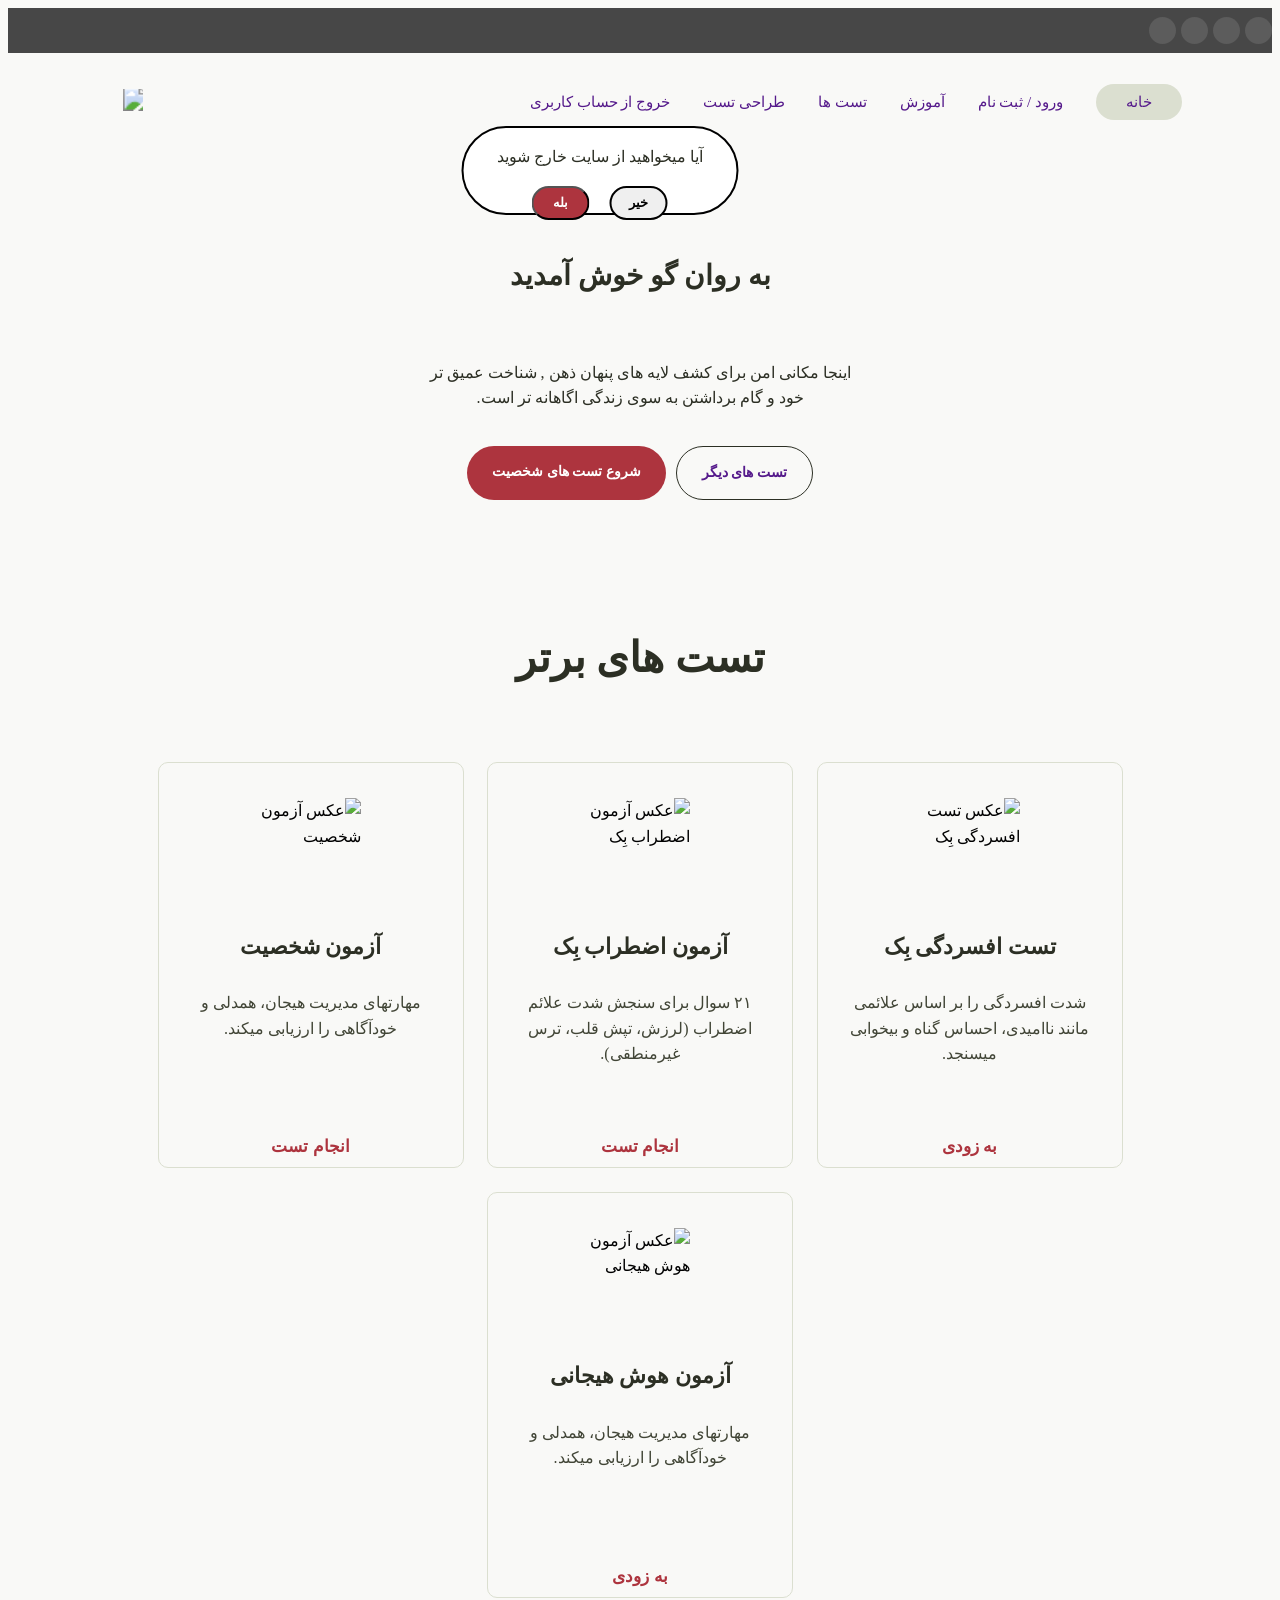
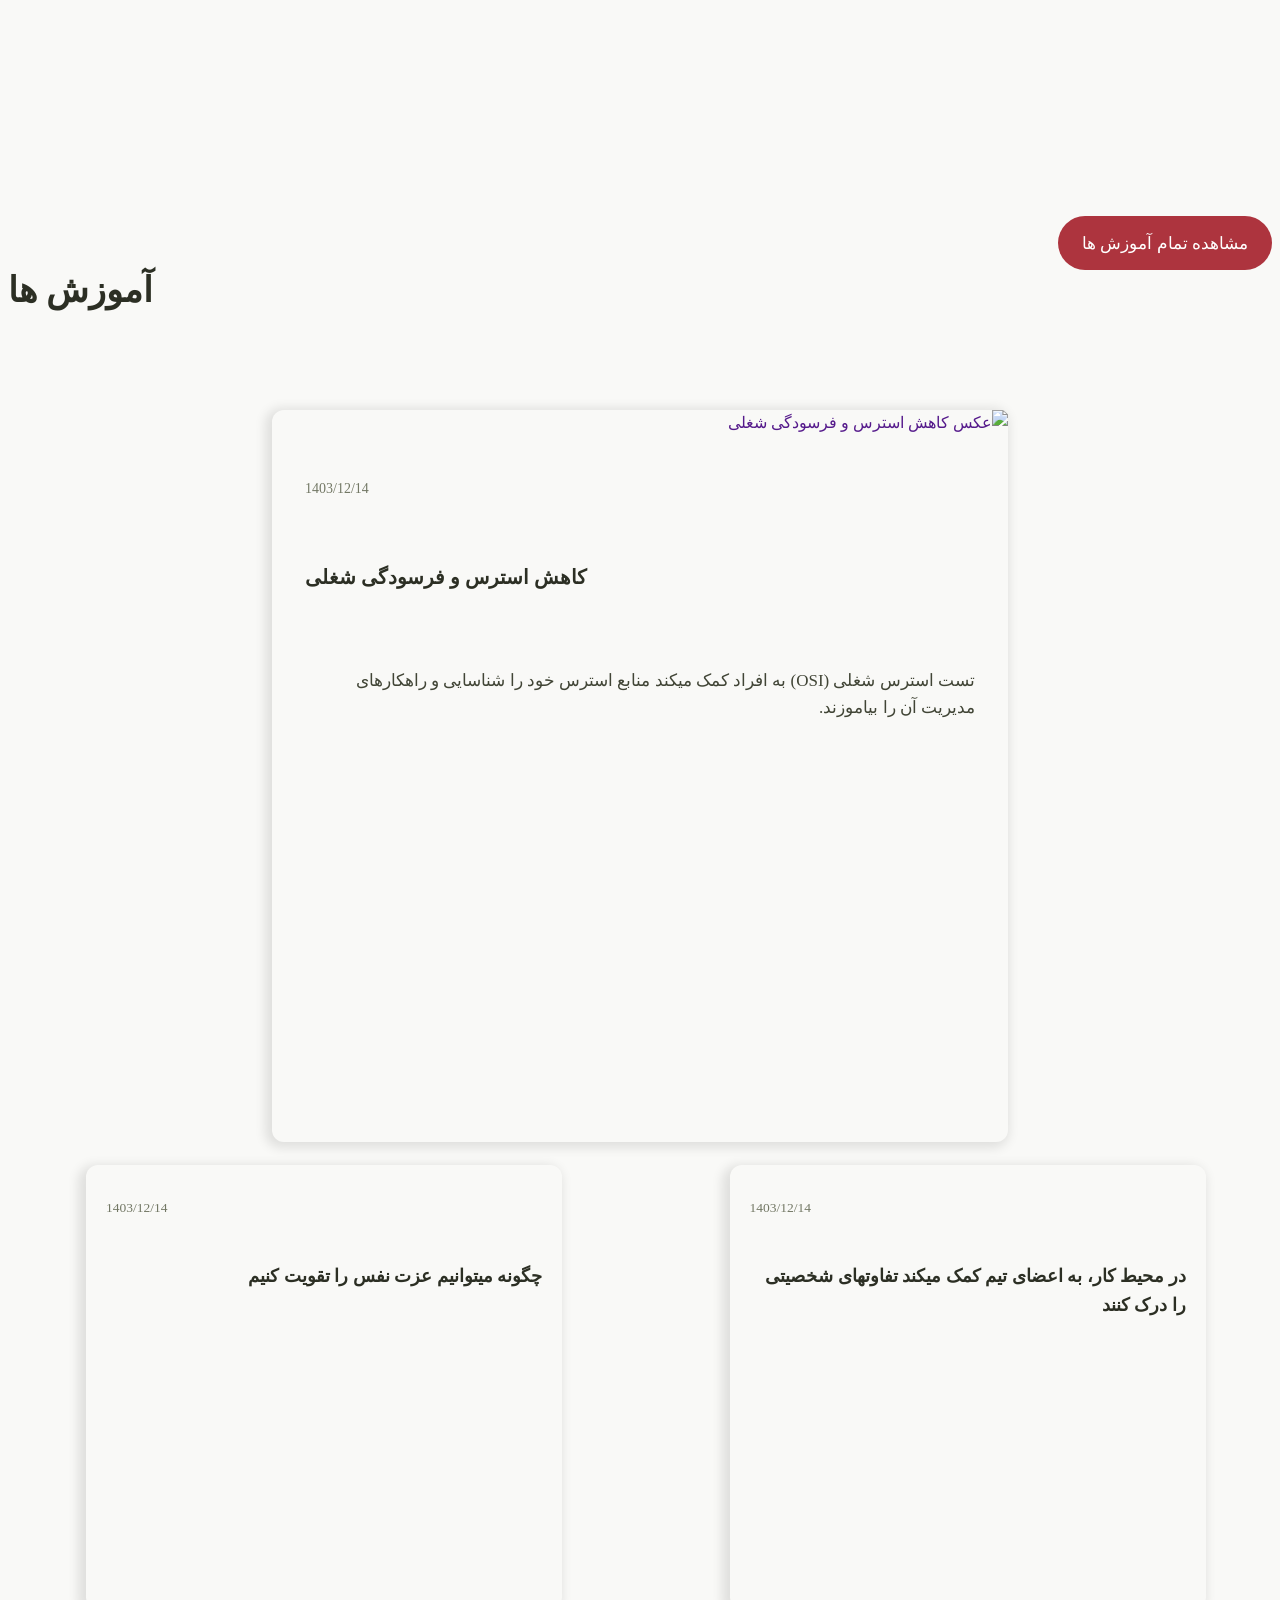
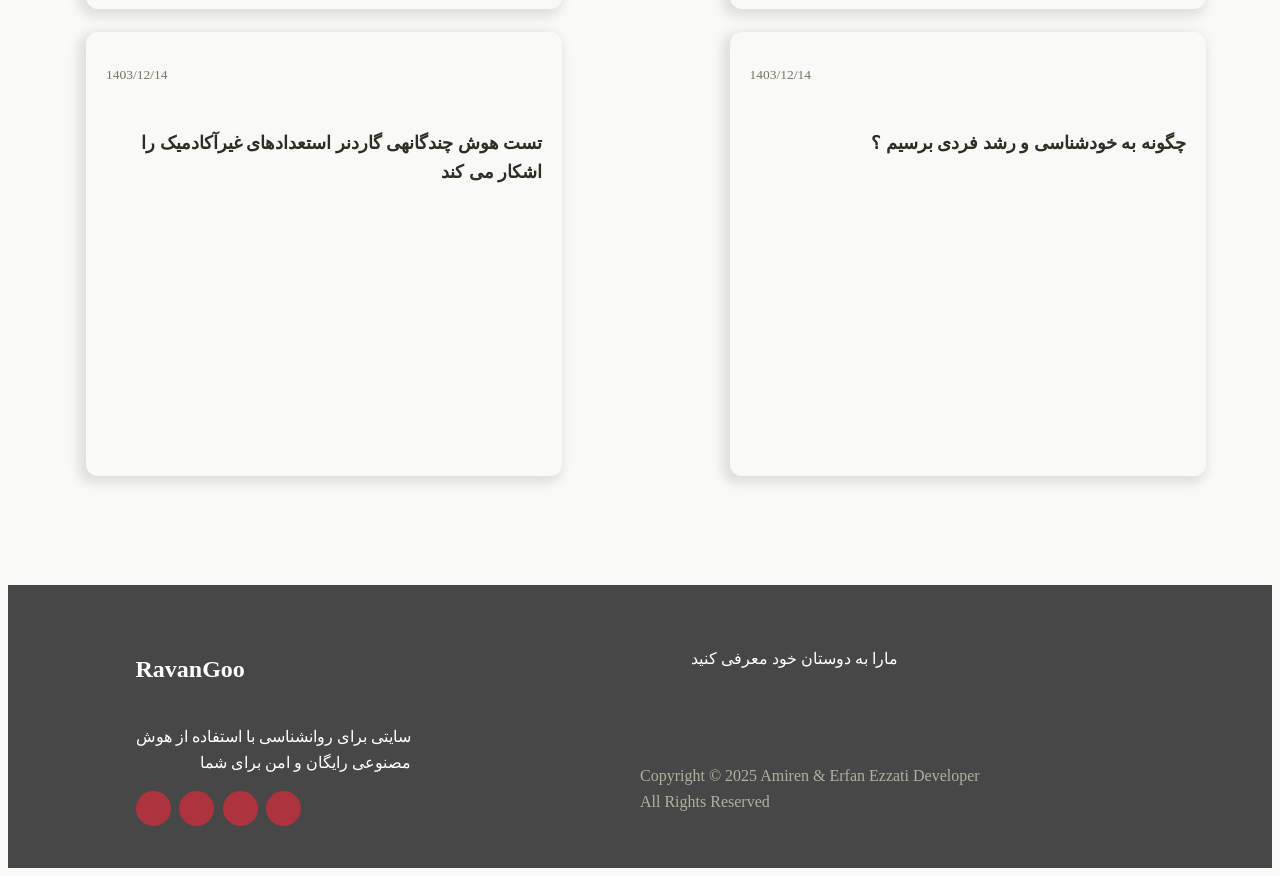
==== index.html @ f8336416 "add Readme.Md" ====
<!doctype html>
<html lang="fa">
<head>
    <meta charset="UTF-8">
    <meta name="viewport"
          content="width=device-width, user-scalable=no, initial-scale=1.0, maximum-scale=1.0, minimum-scale=1.0">
    <meta http-equiv="X-UA-Compatible" content="ie=edge">
    <link rel="icon" type="image/png" href="img/favicon.png">
    <title>روان گوو</title>
<!--    <link rel="stylesheet" href="lib/font awesome/css/font-awsome-4.7.0.min.css">-->
    <link rel="stylesheet" href="css/reset.css">
    <link rel="stylesheet" href="css/grid.css">
    <link rel="stylesheet" href="css/fonts.css">
    <link rel="stylesheet" href="css/app.css">
    <link rel="stylesheet" href="css/responsive.css">

</head>
<body>

    <header class="header">
        <div class="social">
            <div class="container">
                <div class="social__links">
                    <a href="" class="social__link">
                        <i class="fab fa-github social__icon"></i>
                    </a>
                    <a href="" class="social__link">
                        <i class="fab fa-instagram social__icon"></i>
                    </a>
                    <a href="" class="social__link social__link--facebook">
                        <i class="fab fa-facebook-f social__icon"></i>
                    </a>
                    <a href="" class="social__link">
                        <i class="fab fa-twitter social__icon"></i>
                    </a>
                </div>

            </div>


        </div>
        <div class="container">
            <div class="header__items">
                <nav class="navbar">
                    <ul class="navbar__items">
                        <li class="navbar__item">
                            <a href="" class="navbar__link navbar__link--active">خانه</a>
                        </li>
                        <li class="navbar__item">
                            <a href="" class="navbar__link">ورود / ثبت نام</a>
                        </li>
                        <li class="navbar__item">
                            <a href="" class="navbar__link">آموزش</a>
                        </li>
                        <li class="navbar__item">
                            <a href="" class="navbar__link">تست ها</a>
                        </li>
                        <li class="navbar__item">
                            <a href="" class="navbar__link">طراحی تست</a>
                        </li>
                        <li class="navbar__item">
                            <a href="" class="navbar__link navbar__link--alert">خروج از حساب کاربری</a>
                            <div class="navbar__itemAlert navbar__itemAlert--open">
                                <p class="navbar__itemAlertText">آیا میخواهید از سایت خارج شوید</p>
                                <button type="button" class="navbar__itemAlertClose">خیر</button>
                                <button type="button" class="navbar__itemAlertExit">بله</button>
                            </div>
                        </li>
                    </ul>
                    <button type="button" class="navbar__hamburgerButton">
                        <i class="fa fa-bars"></i>
                    </button>
                    <div class="navbar__blackBackground"></div>
                    <ul class="navbar__itemsMobile">
                        <li class="navbar__itemMobile navbar__itemMobile--active">
                            <a href="" class="navbar__linkMobile navbar__linkMobile--active">خانه</a>
                        </li>
                        <li class="navbar__itemMobile">
                            <a href="" class="navbar__linkMobile">ورود / ثبت نام</a>
                        </li>
                        <li class="navbar__itemMobile">
                            <a href="" class="navbar__linkMobile">آموزش</a>
                        </li>
                        <li class="navbar__itemMobile">
                            <a href="" class="navbar__linkMobile">تست ها</a>
                        </li>
                        <li class="navbar__itemMobile">
                            <a href="" class="navbar__linkMobile">طراحی تست</a>
                        </li>
                        <li class="navbar__itemMobile">
                            <a href="" class="navbar__linkMobile">درباره ی ما</a>
                        </li>
                    </ul>
                </nav>

                <div class="header__logo">
                    <img src="img/logo.jpg" class="header__logo-image"/>
                </div>
            </div>
        </div>
        <div class="container">
            <div class="mainHeader">
                <h2 class="mainHeader__title">
                    به روان گو خوش آمدید
                </h2>
                <p class="mainHeader__description">
                    اینجا مکانی امن برای کشف لایه های پنهان ذهن , شناخت عمیق تر خود و گام برداشتن به سوی زندگی اگاهانه تر است.
                </p>
                <div class="mainHeader__buttons">
                    <a href="" class="mainHeader__button">تست های دیگر</a>
                    <a href="" class="mainHeader__button mainHeader__button--red">شروع تست های شخصیت</a>
                </div>
            </div>
        </div>
    </header>
    <main class="main">
        <div class="bounder--white">
            <div class="container">
                <section class="test">
                    <h4 class="test__title">تست های برتر</h4>
                    <div class="testItems">
                        <article class="testItem">
                            <img src="img/test-icon4.png" alt="عکس تست افسردگی بِک" class="testItem__image">
                            <h6 class="testItem__title">تست افسردگی بِک</h6>
                            <p class="testItem__paragraph">شدت افسردگی را بر اساس علائمی مانند ناامیدی، احساس گناه و بیخوابی میسنجد.</p>
                            <a href="" class="testItem__link">به زودی</a>
                        </article>
                        <article class="testItem">
                            <img src="img/test-icon3.png" alt="عکس آزمون اضطراب بِک" class="testItem__image">
                            <h6 class="testItem__title">آزمون اضطراب بِک</h6>
                            <p class="testItem__paragraph">۲۱ سوال برای سنجش شدت علائم اضطراب (لرزش، تپش قلب، ترس غیرمنطقی).</p>
                            <a href="" class="testItem__link">انجام تست</a>
                        </article>
                        <article class="testItem">
                            <img src="img/test-icon2.png" alt="عکس آزمون شخصیت" class="testItem__image">
                            <h6 class="testItem__title">آزمون شخصیت</h6>
                            <p class="testItem__paragraph">مهارتهای مدیریت هیجان، همدلی و خودآگاهی را ارزیابی میکند.</p>
                            <a href="" class="testItem__link">انجام تست</a>
                        </article>
                        <article class="testItem">
                            <img src="img/test-icon1.png" alt="عکس آزمون هوش هیجانی" class="testItem__image">
                            <h6 class="testItem__title">آزمون هوش هیجانی</h6>
                            <p class="testItem__paragraph">مهارتهای مدیریت هیجان، همدلی و خودآگاهی را ارزیابی میکند.</p>
                            <a href="" class="testItem__link">به زودی</a>
                        </article>
                    </div>
                </section>
            </div>
        </div>

        <div class="container">
            <section class="education">
                <div class="education__header">
                    <a href="" class="education__button">مشاهده تمام آموزش ها</a>
                    <h4 class="education__title">آموزش ها</h4>
                </div>
                <div class="education__content">

                    <a href="" class="educationRight educationRight--first">
                        <article class="educationRight__item">
                            <img src="img/education-thumbnail4.png" alt="" class="educationRight__image">
                            <div class="educationRight__texts">
                                <span class="educationRight__date">1403/12/14</span>
                                <h6 class="educationRight__title">در محیط کار، به اعضای تیم کمک میکند تفاوتهای شخصیتی را درک کنند</h6>
                            </div>
                        </article>
                    </a>
                    <a href="" class="educationRight educationRight--seconds">
                            <article class="educationRight__item">
                                <img src="img/education-thumbnail2.png" alt="" class="educationRight__image">
                                <div class="educationRight__texts">
                                    <span class="educationRight__date">1403/12/14</span>
                                    <h6 class="educationRight__title">چگونه میتوانیم عزت نفس را تقویت کنیم</h6>
                                </div>
                            </article>
                        </a>
                    <a href="" class="educationRight educationRight--third">
                            <article class="educationRight__item">
                                <img src="img/education-thumbnail5.png" alt="" class="educationRight__image">
                                <div class="educationRight__texts">
                                    <span class="educationRight__date">1403/12/14</span>
                                    <h6 class="educationRight__title">چگونه به خودشناسی و رشد فردی برسیم ؟</h6>
                                </div>
                            </article>
                        </a>
                        <a href="" class="educationRight educationRight--fourth">
                            <article class="educationRight__item">
                                <img src="img/education-thumbnail3.png" alt="" class="educationRight__image">
                                <div class="educationRight__texts">
                                    <span class="educationRight__date">1403/12/14</span>
                                    <h6 class="educationRight__title">تست هوش چندگانهی گاردنر استعدادهای غیرآکادمیک را اشکار می کند</h6>
                                </div>
                            </article>
                        </a>
                        <a href="" class="educationLeft">
                            <article class="educationLeft__item">
                                <img src="img/education-thumbnail1.png" alt="عکس کاهش استرس و فرسودگی شغلی" class="educationLeft__image">
                                <div class="educationLeft__texts">
                                    <span class="educationLeft__date">1403/12/14</span>
                                    <h6 class="educationLeft__title">کاهش استرس و فرسودگی شغلی</h6>
                                    <p class="educationLeft__description">تست استرس شغلی (OSI) به افراد کمک میکند منابع استرس خود را شناسایی و راهکارهای مدیریت آن را بیاموزند.</p>
                                </div>

                            </article>
                        </a>
                </div>
            </section>
        </div>

    </main>
    <footer class="footer">
        <div class="container">

        <div class="footer__content">
            <section class="footerRight">
                <div class="footerRight__content">
                    <p class="footerRight__text">مارا به دوستان خود معرفی کنید</p>
                    <div class="footerRight__images">
                        <img src="img/footer-image1.png" alt="" class="footerRight__image">
                        <img src="img/footer-image2.png" alt="" class="footerRight__image">
                        <img src="img/footer-image3.png" alt="" class="footerRight__image">
                        <img src="img/footer-image4.png" alt="" class="footerRight__image">
                    </div>
                </div>

                <p class="footerRight__copyRight">
                    Copyright © 2025 Amiren & Erfan Ezzati Developer
                    <br>
                    All Rights Reserved
                </p>
            </section>
            <section class="footerLeft">
                <h2 class="footerLeft__title">RavanGoo</h2>
                <p class="footerLeft__text">سایتی برای روانشناسی با استفاده از هوش <br> مصنوعی رایگان و امن برای شما </p>
                <div class="footerLeft__icons">
                    <a href="" class="footerLeft__link">
                        <i class="fab fa-github footerLeft__icon"></i>
                    </a>
                    <a href="" class="footerLeft__link">
                        <i class="fab fa-instagram footerLeft__icon"></i>
                    </a>
                    <a href="" class="footerLeft__link">
                        <i class="fab fa-facebook-f footerLeft__icon"></i>
                    </a>
                    <a href="" class="footerLeft__link">
                        <i class="fab fa-twitter footerLeft__icon"></i>
                    </a>
                </div>
            </section>
        </div>

        </div>
    </footer>
  <script src="lib/font awesome/js/all.js"></script>
    <script src="js/script.js"></script>
</body>
</html>
---- css/app.css ----
:root {
    --gray: #474747;
    --white: #ffffff;
    --darkgreen-text: #2C2F24;
    --lightgreen-text: #414536;
    --darkred: #AD343E;
}

html {
    box-sizing: border-box;
    font-size: 62.5%;
}

*, ::before, ::after {
    box-sizing: inherit;
}

body {
    font-size: 1.6rem;
    line-height: 1.6;
    direction: rtl;
    font-family: Yekan, serif;
    background: rgb(249, 249, 247);
}

a {
    text-decoration: none;
}

li, ul {
    list-style-type: none;
}


/*
############
   HEADER
############
*/

.header {
}

.social {
    height: 4.5rem;
    background: var(--gray);
}

.social__link {
    background: rgb(92, 92, 92);
    font-size: 1.8rem;
    margin-left: 0.5rem;
    border-radius: 50%;
    display: flex;
    width: 2.7rem;
    justify-content: center;
    align-items: center;
    padding: 0.8rem;
    color: rgb(255, 255, 255);
    height: 2.7rem;
}

.social__link--facebook {
    font-size: 1.2rem;
}

.social__icon {
}

.social__links {
    height: 4.5rem;
    display: flex;
    justify-content: flex-start;
    align-items: center;
}

.header__items {
    display: flex;
    justify-content: space-between;
    align-items: center;
    padding: 2rem 5rem;
}

.navbar {
}

.navbar__items {
    display: flex;
    gap: 3.3rem;
    color: var(--darkgreen-text);
}

.navbar__item {position: relative;}

.navbar__link {
    font-size: 1.5rem;

}

/*
Alert
*/

.navbar__link--alert{
    cursor: pointer;
    position: relative;
}

.navbar__itemAlert{
    display: none;
    position: absolute;
    right: 50%;
    transform: translateX(50%);
    width: 27.7rem;
    height: 8.9rem;
    border: #000 solid .2rem;
    border-radius: 5rem;
    align-items: center;
    flex-wrap: wrap;
    justify-content: center;
    column-gap: 2rem;
    top: 3.7rem;
    background: #fff;
}
.navbar__itemAlert--open{
    display: flex ;
}
.navbar__itemAlertText{
    width: 100%;
    text-align: center;
    font-weight: 500;
}

.navbar__itemAlertClose, .navbar__itemAlertExit{
    width: 5.8rem;
    height: 3.4rem;
    border-radius: 2rem;
    font-weight: bold;
}

.navbar__itemAlertExit{background: var(--darkred);color: var(--white);}

.navbar__itemAlertClose{
    border: #000 solid .2rem;
}

.navbar__link--active {
    background: rgb(219, 223, 208);
    padding: 1rem 3rem;
    border-radius: 2rem;
}

.header__logo {
    width: 8.5rem;
    overflow: hidden;
}

.header__logo-image {
    transform: scale(1.5);
}

.navbar__hamburgerButton {
    display: none;
    font-size: 2.8rem;
    background: rgb(92, 92, 92);
    padding: 1.2rem 1.3rem;
    border-radius: 1rem;
    color: var(--white);
    align-items: center;
    justify-content: center;
}

.navbar__blackBackground {
    width: 100%;
    height: 100%;
    position: fixed;
    z-index: 1;
    top: 0px;
    background: rgba(0, 0, 0, 0.75);
    right: -100%;
    display: none;
    transition: 150ms ease-in;
    opacity: 0;
}

.navbar__blackBackground--open {
    right: 0px;
    opacity: 1;
}

.navbar__itemsMobile {
    display: none;
    position: fixed;
    transition: 200ms ease-in;
    background: var(--gray);
    color: var(--white);
    width: 17rem;
    height: 100%;
    top: 0px;
    left: -17rem;
    z-index: 2;
    flex-direction: column;
    align-items: center;
    gap: 1.7rem;
    padding-top: 2.5rem;
}

.navbar__itemsMobile--open {
    left: 0;
}

.navbar__itemMobile {
}

.navbar__itemMobile--active {
    margin-bottom: 0.5rem;
}

.navbar__linkMobile {
}

.navbar__linkMobile--active {
    background: rgb(92, 92, 92);
    padding: 1rem 3rem;
    border-radius: 3rem;
}

.mainHeader {
    width: 100%;
    display: flex;
    flex-direction: column;
    align-items: center;
    padding: 8rem 0px;
    color: var(--darkgreen-text);
}

.mainHeader__title {
    font-weight: 600;
    font-size: 2.8rem;
    margin-bottom: 4.5rem;
}

.mainHeader__description {
    margin-bottom: 3.5rem;
    width: 43rem;
    text-align: center;
}

.mainHeader__buttons {
    display: flex;
    gap: 1rem;
}

.mainHeader__button {
    padding: 1.5rem 2.5rem;
    border: .1rem solid var(--darkgreen-text);
    font-weight: 700;
    border-radius: 3rem;
    font-size: 1.4rem;
}

.mainHeader__button--red {
    background: var(--darkred);
    color: var(--white);
    border: none;
}

/*
############
    TEST
############
*/

.test {
    max-width: 130rem;
    margin: 0px auto;
    padding: 4.5rem 0px 11rem;
}

.test__title {
    margin: 0px auto;
    width: fit-content;
    font-size: 4.2rem;
    color: var(--darkgreen-text);
}

.testItems {
    display: flex;
    margin-top: 7rem;
    justify-content: center;
    gap: 2.35rem;
    flex-wrap: wrap;
}

.testItem {
    width: 30.6rem;
    height: 40.6rem;
    display: flex;
    flex-direction: column;
    border: 0.1rem solid rgb(219, 223, 208);
    border-radius: 1rem;
    align-items: center;
    padding: 0px 2rem;
}

.testItem__image {
    width: 10rem;
    margin: 3.5rem 0px 2.8rem;
}

.testItem__title {
    font-size: 2.2rem;
    font-weight: bold;
    color: var(--darkgreen-text);
    margin-bottom: 1rem;
}

.testItem__paragraph {
    text-align: center;
    color: var(--lightgreen-text);
    flex: 1 1 0%;
}

.testItem__link {
    color: var(--darkred);
    font-size: 1.7rem;
    font-weight: 650;
    margin-bottom: 0.7rem;
}

/*
###############
   EDUCATION
###############
*/

.education {
    width: 129.6rem;
    padding: 10.85rem 0px;
    margin: 0px auto;
}

.education__header {
    display: flex;
    justify-content: space-between;
    margin-bottom: 4.5rem;
}

.education__button {
    background: var(--darkred);
    color: var(--white);
    border-radius: 3rem;
    font-size: 1.7rem;
    width: 21.4rem;
    height: 5.4rem;
    display: flex;
    align-items: center;
    justify-content: center;
}

.education__title {
    font-size: 3.5rem;
    color: var(--darkgreen-text);
}

.education__content {
    display: grid;
    grid-template: "right right left" "right right left" / 2fr 1fr 1fr;
    gap: 2.3rem;
}

.educationRight {
}

.educationRight--first {
    grid-area: 1 / 1 / 2 / 2;
}

.educationRight--seconds {
    grid-area: 1 / 2 / 1 / 3;
}

.educationRight--third {
    grid-area: 2 / 1 / 2 / 3;
}

.educationRight--fourth {
    grid-area: 2 / 2 / 2 / 3;
}

.educationRight__item {
    width: 30.6rem;
    height: 35.4rem;
    border-radius: 1.2rem;
    display: flex;
    flex-direction: column;
    box-shadow: rgba(0, 0, 0, 0.1) -4px 4px 11px 4px;
}

.educationRight__image {
}

.educationRight__texts {
    padding: 3.2rem 2rem 0px;
    display: flex;
    flex-direction: column;
}

.educationRight__date {
    font-size: 1.35rem;
    color: rgb(115, 120, 101);
    width: fit-content;
    align-self: end;
    margin-bottom: 0.1rem;
}

.educationRight__title {
    font-size: 1.8rem;
    color: var(--darkgreen-text);
}

.educationLeft {
    grid-area: left;
}

.educationLeft__link {
    width: 63.6rem;
}

.educationLeft__item {
    width: 63.6rem;
    height: 73.2rem;
    border-radius: 1.2rem;
    display: flex;
    flex-direction: column;
    box-shadow: rgba(0, 0, 0, 0.1) -3px 2px 11px 4px;
    grid-area: left;
}

.educationLeft__image {
}

.educationLeft__texts {
    flex: 1 1 0%;
    padding: 4.2rem 3.3rem;
    display: flex;
    flex-direction: column;
    align-items: flex-end;
    gap: 1rem;
}

.educationLeft__date {
    font-size: 1.4rem;
    color: rgb(115, 120, 101);
    padding-bottom: 0.4rem;
}

.educationLeft__title {
    font-size: 2rem;
    color: var(--darkgreen-text);
}

.educationLeft__description {
    color: rgb(65, 69, 54);
    font-size: 1.7rem;
}

/*
############
   FOOTER
############
*/

.footer {
    background: rgb(71, 71, 71);
    color: var(--white);
}

.footer__content {
    display: flex;
    width: 100.9rem;
    justify-content: center;
    margin: 0px auto;
    padding: 4.5rem 0px 3.8rem;
}

.footerRight {
    flex: 1 1 0%;
    display: flex;
    flex-direction: column;
    align-items: flex-end;
    gap: 2.85rem;
}

.footerRight__content {
    margin-left: 13.5rem;
}

.footerRight__text {
    margin-bottom: 3.2rem;
    text-align: end;
}

.footerRight__images {
    display: grid;
    grid-template-columns: 19.4rem 19.4rem;
    gap: 1.5rem;
}

.footerRight__image {
}

.footerRight__copyRight {
    text-align: end;
    color: rgb(173, 178, 158);
    font-weight: 300;
}

.footerLeft {
    flex: 1 1 0%;
    display: flex;
    flex-direction: column;
    align-items: flex-end;
}

.footerLeft__title {
    font-family: "Playfair Display";
}

.footerLeft__text {
    flex: 0.74 1 0%;
}

.footerLeft__icons {
    display: flex;
    gap: 0.85rem;
}

.footerLeft__link {
    width: 3.5rem;
    height: 3.5rem;
    background: var(--darkred);
    display: flex;
    justify-content: center;
    align-items: center;
    border-radius: 50%;
}

.footerLeft__icon {
}

/*
######################
   LOGIN & REGISTER
######################
*/

.login, .register {
    max-width: 79.7rem;
    margin: 0px auto 6rem;
}

.login__header, .register__header {
    display: flex;
    flex-direction: column;
    align-items: center;
}

.login__title, .register__title {
    font-size: 6.5rem;
    font-weight: 430;
    color: var(--darkgreen-text);
}

.login__description, .register__description {
    color: rgb(73, 84, 96);
    font-size: 1.5rem;
}

.login__form, .register__form {
    width: 100%;
    background: rgb(255, 255, 255);
    margin-top: 1.6rem;
    border-radius: 1.4rem;
    display: flex;
    justify-content: space-between;
    flex-wrap: wrap;
    box-shadow: 0 0 20px 6px rgba(0, 0, 0, .05);
}

.login__form{
    padding: 8rem 4rem;
}

.register__form {
    padding: 7.5rem 4rem 3.3rem;
}

.login__field, .register__field {
    display: flex;
    flex-direction: column;
    width: 35rem;
    gap: 0.4rem;
}
.register__field--100 {
    width: 71.7rem;
}
.login__field{
    margin-bottom: 5.5rem;
}
.login__label, .register__label {
    font-weight: 600;
    color: var(--darkgreen-text);
    margin-right: 1.8rem;
}

.login__input, .register__input {
    height: 6rem;
    border-radius: 7.2rem;
    border: 0.1rem solid rgb(219, 223, 208);
    padding: 0px 1rem;
    outline: none;
    background: rgb(255, 255, 255);
    color: var(--darkgreen-text);
    font-size: 1.7rem;
}

.login__button, .register__button {
    width: 33.8rem;
    background: var(--darkred);
    height: 4.6rem;
    color: var(--white);
    font-weight: bold;
    border-radius: 5rem;
}
.register__button--100 {
    width: 71.7rem;
}
.login__input::placeholder,.register__input::placeholder {
    text-align: center;
    color: #737865;
    font-size: 1.55rem;
}

.register__field{
    margin-bottom: 2.5rem;
}

.register__validation{
    color: var(--darkred);
    margin: .3rem 1.8rem 0 0;
    font-weight: 700;
}

/*
###############
   TEST-LIST
###############
*/

.testList{width: 129.6rem;margin: 6.3rem auto 14rem auto;}

.testList__title{font-size: 4.2rem;color: var(--darkgreen-text);text-align: center;margin-bottom: 2rem;}

.testList__items{display: flex;flex-wrap: wrap;justify-content: center;row-gap: 3rem;}

.testListItem{min-height: 34rem;width: 41.6rem;padding: 3rem 3.5rem 1.5rem 3.4rem;display: flex;flex-direction: column;}

.testListItem__link{align-self: end;}
.testListItem__title{color: var(--darkred);font-size: 2.2rem;font-weight: bold;}

.testListItem__description{flex: 1;font-size: 1.7rem;color: var(--lightgreen-text);line-height: 1.7;margin: 1.3rem 0;}

.testListItem__line{

}

.testListItem__footer{display: flex;align-self: end;margin-top: 2.5rem;gap: 1.4rem;align-items: center;}

.testListItem__footerImage{width: 7rem;height: 7rem;}

.testListItem__footerTexts{text-align: end;}

.testListItem__footerTitle{font-size: 1.6rem;font-weight: 600;}

.testListItem__footerAuthor{font-weight: 300;font-size: 1.45rem;}


/*
################
   TEST-PANEL
################
*/






.swiper {
    width: 100%;
    max-width: 135rem;
    margin: 0 auto;
    padding: 2rem 4rem 2rem 0;
}

/*.testItem__image {*/
/*    width: 100%;*/
/*    max-width: 80px;*/
/*    height: auto;*/
/*    margin-bottom: 10px;*/
/*}*/
/*.testItem__title {*/
/*    font-size: 1.2rem;*/
/*    color: #333;*/
/*    margin: 10px 0;*/
/*}*/
/*.testItem__paragraph {*/
/*    font-size: 0.9rem;*/
/*    color: #666;*/
/*    margin-bottom: 15px;*/
/*}*/

.swiper-button-next,
.swiper-button-prev {
    color:  var(--darkred)!important;
}

.testPanel{margin: 4rem 0;display: flex;flex-direction: column;align-items: center;}

.testPanel__title{margin: 0 auto;width: fit-content;font-weight: 600;color: var(--darkgreen-text);font-size: 3.25rem;}
.testPanel__testTitle{width: 120rem;font-size: 2.2rem;color: var(--darkgreen-text);font-weight: 600;margin: 6rem 0 1.5rem 0;}
.testPanel__link{margin-top: 3rem;width: 15.4rem;height: 6rem;background: var(--darkred);color: var(--white);display: flex;justify-content: center;align-items: center;border-radius: 3rem;}
.testPanel__title{

}

.testPanel__link{

}
.testItems--mini{width: 120rem;margin: 0 auto;}

.testItem--mini{width: 22.3rem;height: 27.6rem;padding: .5rem;    background-color: rgb(249, 249, 247);}


.testItem--mini .testItem__image{width: 8rem;margin: 1.5rem 0px 2.8rem;}

.testItem--mini .testItem__title{font-size: 1.8rem;}

.testItem--mini .testItem__paragraph{font-size: 1.4rem;}

.testItem--mini .testItem__link{font-size: 1.5rem;}

/*
################
   EDUCATION
################
*/


.educationList{margin-top: 9rem;width: 129.6rem;margin: 9rem auto;}

.educationList__title{width: fit-content;margin: 0 auto;color: var(--darkgreen-text);font-size: 4.5rem;}

.educationList__items{display: flex;flex-wrap: wrap;margin-top: 3.5rem;row-gap: 2.5rem;}


.educationRight--mini{

}

.educationRight--mini .educationRight__item{width: 30.6rem;height: 35.4rem;}

.educationRight--mini .educationRight__item .educationRight__image{

}

.educationRight--mini .educationRight__item .educationRight__texts .educationRight__date{

}

.educationRight--mini .educationRight__item .educationRight__texts .educationRight__title{

}

.educationRight__item--soon{
    align-items: center;
    justify-content: center;
    color: var(--darkgreen-text);
}
---- css/responsive.css ----
@media (max-width: 1400px) {

    .education{
        width: 100%;

    }
    .education__content {
        grid-template-areas:
        "left left left"
        "right right right";
        grid-template-columns: 1fr 1fr;
        grid-template-rows: auto auto auto;
    }
    .educationRight--first{
        grid-area: 2 / 1 / 2 / 2;
    }

    .educationRight--seconds{
        grid-area: 2 / 2 / 2 / 4;
    }

    .educationRight--third{
        grid-area: 3 / 1 / 3 / 2;
    }

    .educationRight--fourth{
        grid-area: 3 / 2 / 3 / 4;
    }
    .educationLeft__item{
        grid-area: 1 / 1 / 1 / 3;
        margin: 0 auto;
    }
    .educationRight, .educationLeft{
        margin: 0 auto;
    }
    .educationRight__item {
        width: 47.6rem;
        padding-bottom: 2rem;
        height: 44.4rem;
    }
    .educationLeft__item {
        width: 73.6rem;
    }
    .footerRight__content {
        margin: 0 auto;
    }
    .testList {
        width: auto;
    }
    .educationList{
        width: auto;
    }
}
@media (max-width: 1200px) {

    .test__title {
        font-size: 3.6rem;
    }

    .footer__content {
        flex-direction: column;
        width: 100%;
    }
    .footerRight{
        order: 2;
    }
    .footerLeft{
        order: 1;
        align-items: center;
    }
    .footerRight__text {
        width: fit-content;
    }

    .footerLeft__icons {

        margin-top: 5rem;
    }
    .footer__content{

        gap: 2rem;

    }

    .footerRight__copyRight {
        text-align: center;
        margin: 0 auto;
    }
    .footerRight__text{margin: 1.5rem auto;}


    .footerRight__images {
        margin: 0 auto;
    }

}


@media (max-width: 992px) {
    .navbar__items{
        display: none;
    }
    .navbar__hamburgerButton{
        display: flex;
    }
    .navbar__blackBackground{
        display: block;
    }
    .navbar__itemsMobile{
        display: flex;
    }

    .education__title{
        font-size: 2.95rem;
    }
    .education__content {

        grid-template-columns: 1fr 1fr;
        grid-template-rows: auto auto auto;
    }

    .educationLeft{
        grid-area: 1 / 1 / 1 / 4;
    }

    .educationRight--first{
        grid-area: 2 / 2 / 2 / 4;
    }

    .educationRight--seconds{
        grid-area: 2 / 1 / 2 / 2;
    }

    .educationRight--third{
        grid-area: 3 / 2 / 3 / 4;
    }

    .educationRight--fourth{
        grid-area: 3 / 1 / 3 / 2;
    }
    .educationRight, .educationLeft{
        margin: 0 auto;
    }
    .educationRight__item {
        width: 34.6rem;
        height: 36rem;
    }
    .educationLeft__item {
        width: 46.6rem;
        height: 55rem;
    }
    .login__field, .register__field {
        width: 71.7rem;
    }

}

@media (max-width: 768px) {
    .testItem {
        width: 70%;
    }


    .login__title, .register__title {
        font-size: 5.5rem;
    }
    .education__header{flex-direction:column-reverse;gap: 1rem;align-items: center;}

    .education__content {

        grid-template-columns: 100%;
        grid-template-rows: repeat(7, auto);
    }

    .education__button {
        font-size: 1.55rem;
        width: 18.4rem;
        height: 5.4rem;
    }
    .educationLeft{
        grid-area: 1 / 1 / 1 / 2;
    }

    .educationRight--first{
        grid-area: 2 / 1 / 2 / 2;
    }

    .educationRight--seconds{
        grid-area: 3 / 1 / 3 / 2;
    }

    .educationRight--third{
        grid-area: 4 / 1 / 4 / 2;
    }

    .educationRight--fourth {
        grid-area: 5 / 1 / 5 / 2;
    }
    .educationLeft__item, .educationRight__item  {
        width: 46.6rem;
        height: 55rem;
    }

    .educationRight__item  {
        height: 44rem;
    }

    .login__button{
        margin: 0 auto 2rem auto;
    }

}

@media (max-width: 576px) {
    .header__items{
        padding: 2rem 0;
    }
    .mainHeader__description{
        width: 28rem;
    }
    .mainHeader__button{
        padding: 1.2rem;
        font-size: 1.3rem;
    }
    .educationLeft__texts {
        padding: 2.5rem 3rem;
    }
    .footerRight__images {
        display: none;
    }
    .footerRight__copyRight {
        margin-top: 1.5rem;
    }
    .educationRight__item{width: 29rem;height: 35rem;}

    .testItem {
        width: 85%;
    }
    .educationLeft__item{width: 29rem;height: 48rem;}
    .testList__title {
        font-size: 3.2rem;
    }
    .educationList__title {
        font-size: 4rem;
    }

}

@media (max-width: 400px) {
    .testListItem__title{font-size: 1.9rem;}

    .testListItem__description{font-size: 1.6rem;}

    .testListItem__footerImage{width: 5.5rem;height: 5.5rem;}

    .educationRight--mini .educationRight__item {
        width: 28.6rem;
        height: 33.4rem;
    }



}

@media (min-width: 1400px) {

}
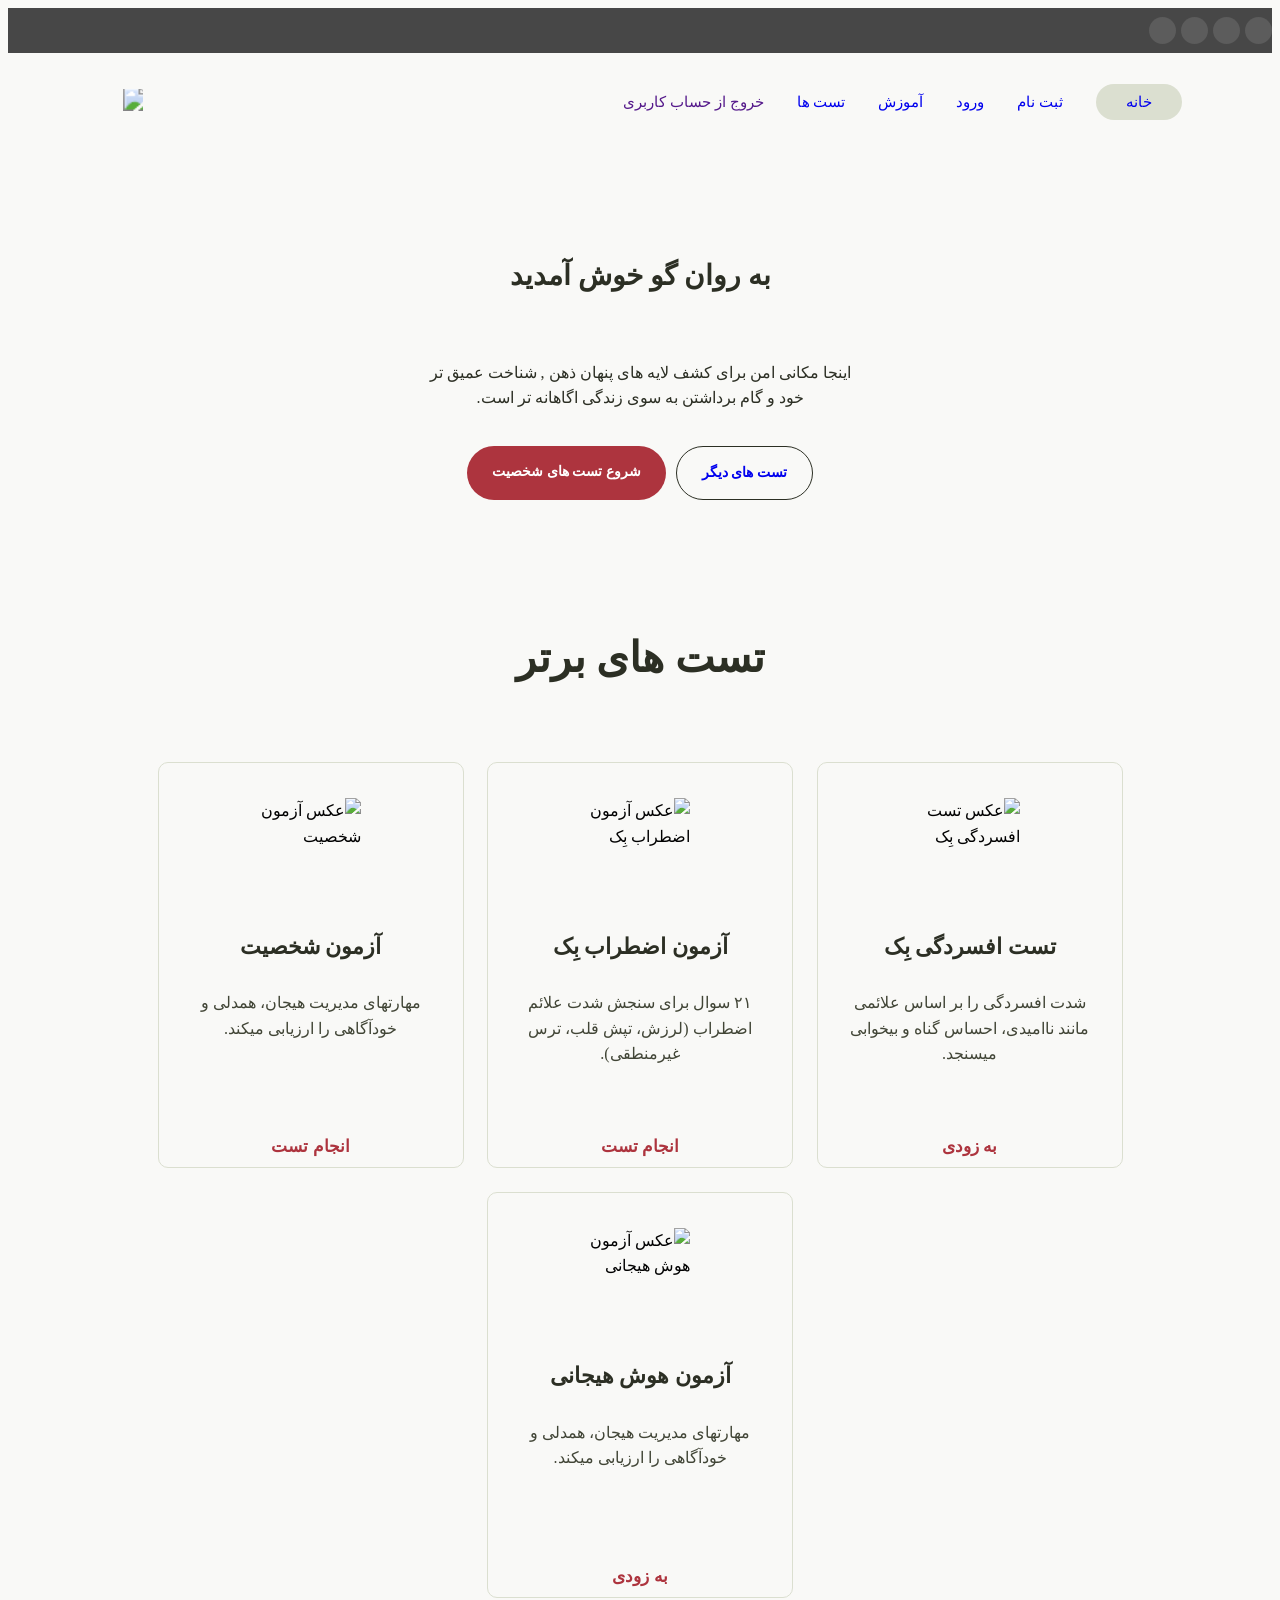
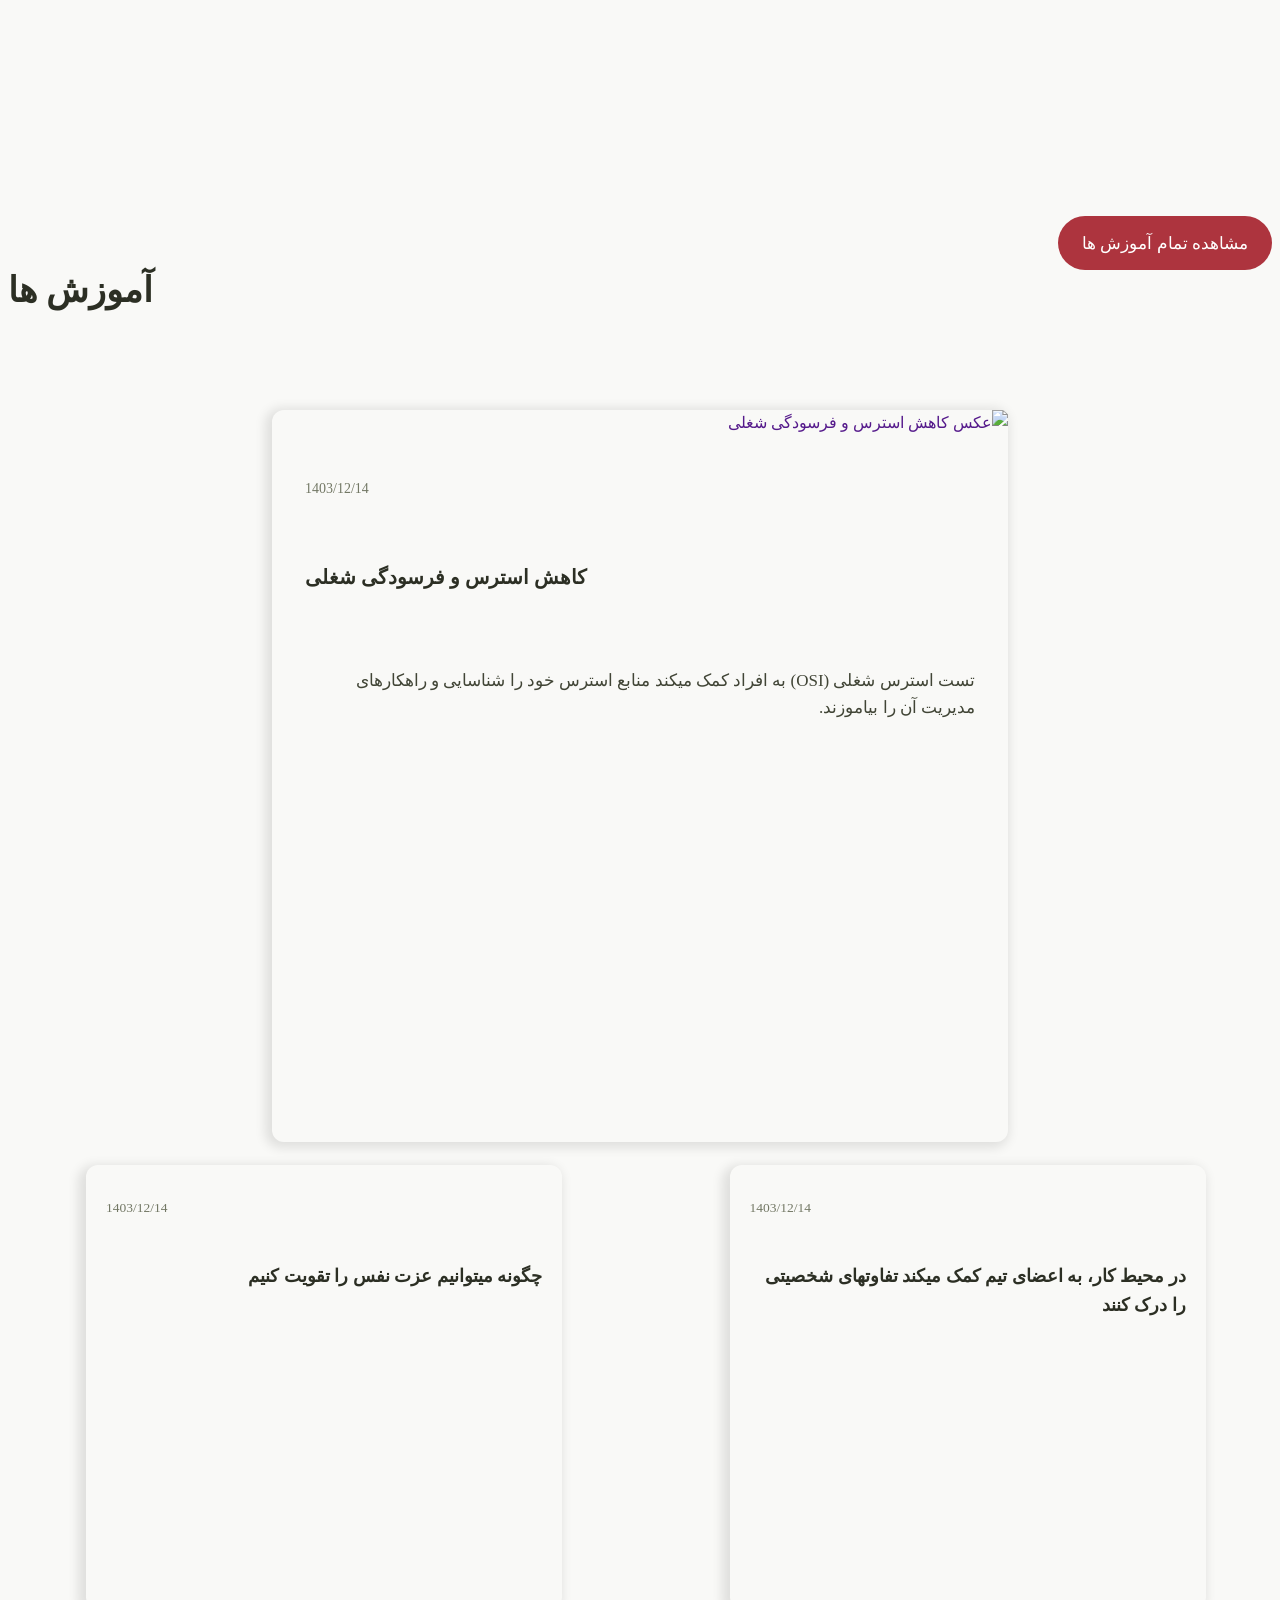
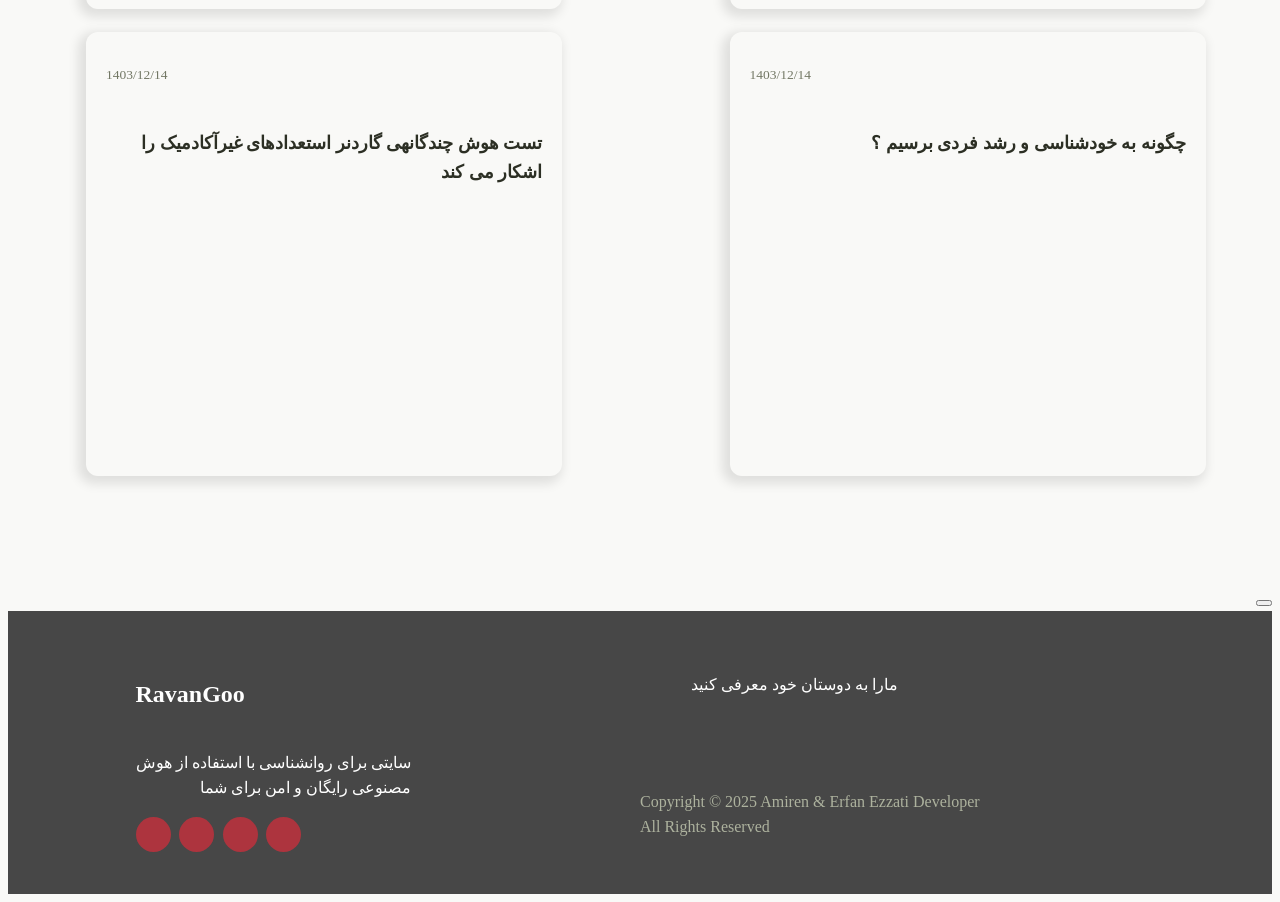
==== commit 02cc91fa: "initial commit (2026)" ====
--- a/index.html
+++ b/index.html
@@ -7,7 +7,10 @@
     <meta http-equiv="X-UA-Compatible" content="ie=edge">
     <link rel="icon" type="image/png" href="img/favicon.png">
     <title>روان گوو</title>
-<!--    <link rel="stylesheet" href="lib/font awesome/css/font-awsome-4.7.0.min.css">-->
+<link
+  rel="stylesheet"
+  href="https://cdnjs.cloudflare.com/ajax/libs/font-awesome/7.0.0/css/all.min.css"
+/>
     <link rel="stylesheet" href="css/reset.css">
     <link rel="stylesheet" href="css/grid.css">
     <link rel="stylesheet" href="css/fonts.css">
@@ -44,23 +47,24 @@
                 <nav class="navbar">
                     <ul class="navbar__items">
                         <li class="navbar__item">
-                            <a href="" class="navbar__link navbar__link--active">خانه</a>
-                        </li>
-                        <li class="navbar__item">
-                            <a href="" class="navbar__link">ورود / ثبت نام</a>
-                        </li>
-                        <li class="navbar__item">
-                            <a href="" class="navbar__link">آموزش</a>
-                        </li>
-                        <li class="navbar__item">
-                            <a href="" class="navbar__link">تست ها</a>
-                        </li>
-                        <li class="navbar__item">
-                            <a href="" class="navbar__link">طراحی تست</a>
-                        </li>
+                            <a href="/index.html" class="navbar__link navbar__link--active">خانه</a>
+                        </li>
+                        <li class="navbar__item">
+                            <a href="/register.html" class="navbar__link">ثبت نام</a>
+                        </li>
+                        <li class="navbar__item">
+                            <a href="/login.html" class="navbar__link">ورود</a>
+                        </li>
+                        <li class="navbar__item">
+                            <a href="/EducationList.html" class="navbar__link">آموزش</a>
+                        </li>
+                        <li class="navbar__item">
+                            <a href="/TestList.html" class="navbar__link">تست ها</a>
+                        </li>
+
                         <li class="navbar__item">
                             <a href="" class="navbar__link navbar__link--alert">خروج از حساب کاربری</a>
-                            <div class="navbar__itemAlert navbar__itemAlert--open">
+                            <div class="navbar__itemAlert">
                                 <p class="navbar__itemAlertText">آیا میخواهید از سایت خارج شوید</p>
                                 <button type="button" class="navbar__itemAlertClose">خیر</button>
                                 <button type="button" class="navbar__itemAlertExit">بله</button>
@@ -73,19 +77,19 @@
                     <div class="navbar__blackBackground"></div>
                     <ul class="navbar__itemsMobile">
                         <li class="navbar__itemMobile navbar__itemMobile--active">
-                            <a href="" class="navbar__linkMobile navbar__linkMobile--active">خانه</a>
-                        </li>
-                        <li class="navbar__itemMobile">
-                            <a href="" class="navbar__linkMobile">ورود / ثبت نام</a>
+                            <a href="/index.html" class="navbar__linkMobile navbar__linkMobile--active">خانه</a>
+                        </li>
+                        <li class="navbar__itemMobile">
+                            <a href="/register.html" class="navbar__linkMobile">ثبت نام</a>
+                        </li>
+                        <li class="navbar__itemMobile">
+                            <a href="/login.html" class="navbar__linkMobile">ورود</a>
                         </li>
                         <li class="navbar__itemMobile">
                             <a href="" class="navbar__linkMobile">آموزش</a>
                         </li>
                         <li class="navbar__itemMobile">
                             <a href="" class="navbar__linkMobile">تست ها</a>
-                        </li>
-                        <li class="navbar__itemMobile">
-                            <a href="" class="navbar__linkMobile">طراحی تست</a>
                         </li>
                         <li class="navbar__itemMobile">
                             <a href="" class="navbar__linkMobile">درباره ی ما</a>
@@ -107,8 +111,8 @@
                     اینجا مکانی امن برای کشف لایه های پنهان ذهن , شناخت عمیق تر خود و گام برداشتن به سوی زندگی اگاهانه تر است.
                 </p>
                 <div class="mainHeader__buttons">
-                    <a href="" class="mainHeader__button">تست های دیگر</a>
-                    <a href="" class="mainHeader__button mainHeader__button--red">شروع تست های شخصیت</a>
+                    <a href="/TestList.html" class="mainHeader__button">تست های دیگر</a>
+                    <a href="/Test.html" class="mainHeader__button mainHeader__button--red">شروع تست های شخصیت</a>
                 </div>
             </div>
         </div>
@@ -129,13 +133,13 @@
                             <img src="img/test-icon3.png" alt="عکس آزمون اضطراب بِک" class="testItem__image">
                             <h6 class="testItem__title">آزمون اضطراب بِک</h6>
                             <p class="testItem__paragraph">۲۱ سوال برای سنجش شدت علائم اضطراب (لرزش، تپش قلب، ترس غیرمنطقی).</p>
-                            <a href="" class="testItem__link">انجام تست</a>
+                            <a href="/Test.html" class="testItem__link">انجام تست</a>
                         </article>
                         <article class="testItem">
                             <img src="img/test-icon2.png" alt="عکس آزمون شخصیت" class="testItem__image">
                             <h6 class="testItem__title">آزمون شخصیت</h6>
                             <p class="testItem__paragraph">مهارتهای مدیریت هیجان، همدلی و خودآگاهی را ارزیابی میکند.</p>
-                            <a href="" class="testItem__link">انجام تست</a>
+                            <a href="/Test.html" class="testItem__link">انجام تست</a>
                         </article>
                         <article class="testItem">
                             <img src="img/test-icon1.png" alt="عکس آزمون هوش هیجانی" class="testItem__image">
@@ -206,7 +210,9 @@
                 </div>
             </section>
         </div>
-
+        <div class="chatBox">
+            <button class="chatBox__btn"><i class="fas fa-user-md-chat"></i></button>
+        </div>
     </main>
     <footer class="footer">
         <div class="container">
@@ -251,7 +257,7 @@
 
         </div>
     </footer>
-  <script src="lib/font awesome/js/all.js"></script>
+    
     <script src="js/script.js"></script>
 </body>
 </html>
--- a/css/app.css
+++ b/css/app.css
@@ -163,7 +163,7 @@
     display: none;
     font-size: 2.8rem;
     background: rgb(92, 92, 92);
-    padding: 1.2rem 1.3rem;
+    padding: 1rem.8rem;
     border-radius: 1rem;
     color: var(--white);
     align-items: center;
@@ -762,7 +762,7 @@
 
 .educationList__title{width: fit-content;margin: 0 auto;color: var(--darkgreen-text);font-size: 4.5rem;}
 
-.educationList__items{display: flex;flex-wrap: wrap;margin-top: 3.5rem;row-gap: 2.5rem;}
+.educationList__items{display: flex;flex-wrap: wrap;margin-top: 3.5rem;row-gap: 2.5rem;column-gap: 2rem;}
 
 
 .educationRight--mini{
